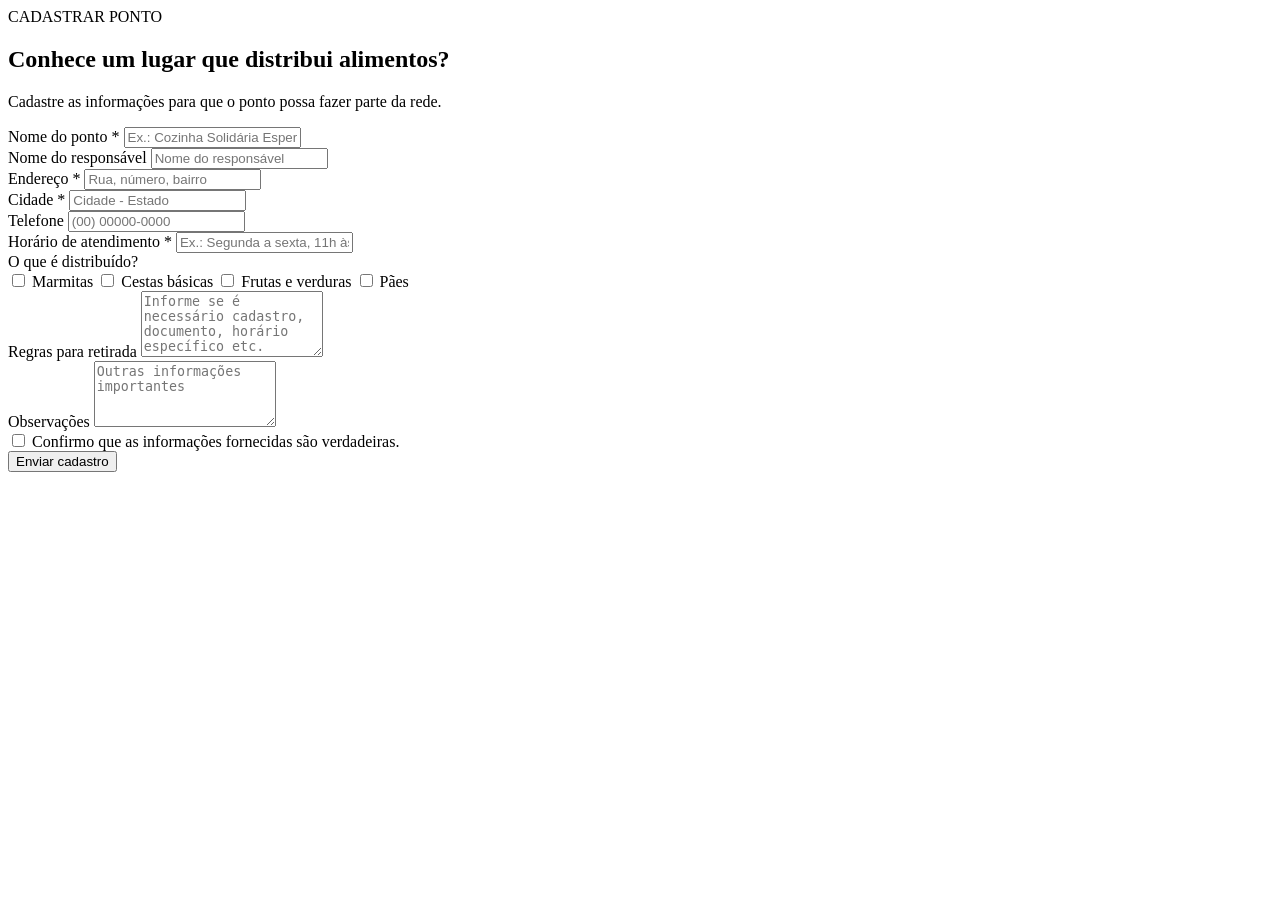
==== cadastro.html @ 22ae1d1f "Add files via upload" ====
<!DOCTYPE html>
<html lang="en">

<head>
        <meta charset="UTF-8">
        <meta name="viewport" content="width=device-width, initial-scale=1.0">
        <title>Document</title>
</head>

<body>

        </section> <!-- ========================= CADASTRO DE PONTO ========================== -->
        <section id="cadastro" class="cadastro">
                <div class="titulo-secao"> <span>CADASTRAR PONTO</span>
                        <h2> Conhece um lugar que distribui alimentos? </h2>
                        <p> Cadastre as informações para que o ponto possa fazer parte da rede. </p>
                </div>
                <form>
                        <div class="campo"> <label for="nome-ponto"> Nome do ponto * </label> <input type="text"
                                        id="nome-ponto" name="nome-ponto" placeholder="Ex.: Cozinha Solidária Esperança"
                                        required> </div>
                        <div class="campo"> <label for="responsavel"> Nome do responsável </label> <input type="text"
                                        id="responsavel" name="responsavel" placeholder="Nome do responsável"> </div>
                        <div class="campo"> <label for="endereco"> Endereço * </label> <input type="text" id="endereco"
                                        name="endereco" placeholder="Rua, número, bairro" required> </div>
                        <div class="campo"> <label for="cidade"> Cidade * </label> <input type="text" id="cidade"
                                        name="cidade" placeholder="Cidade - Estado" required> </div>
                        <div class="campo"> <label for="telefone"> Telefone </label> <input type="tel" id="telefone"
                                        name="telefone" placeholder="(00) 00000-0000"> </div>
                        <div class="campo"> <label for="horario"> Horário de atendimento * </label> <input type="text"
                                        id="horario" name="horario" placeholder="Ex.: Segunda a sexta, 11h às 14h"
                                        required> </div>
                        <div class="campo campo-completo"> <label> O que é distribuído? </label>
                                <div class="opcoes"> <label> <input type="checkbox" name="alimento" value="marmitas">
                                                Marmitas
                                        </label> <label> <input type="checkbox" name="alimento" value="cestas"> Cestas
                                                básicas </label>
                                        <label> <input type="checkbox" name="alimento" value="frutas"> Frutas e verduras
                                        </label>
                                        <label> <input type="checkbox" name="alimento" value="paes"> Pães </label>
                                </div>
                        </div>
                        <div class="campo campo-completo"> <label for="regras"> Regras para retirada </label> <textarea
                                        id="regras" name="regras" rows="4"
                                        placeholder="Informe se é necessário cadastro, documento, horário específico etc."></textarea>
                        </div>
                        <div class="campo campo-completo"> <label for="observacoes"> Observações </label> <textarea
                                        id="observacoes" name="observacoes" rows="4"
                                        placeholder="Outras informações importantes"></textarea> </div>
                        <div class="campo campo-completo"> <label> <input type="checkbox" name="confirmacao" required>
                                        Confirmo
                                        que as informações fornecidas são verdadeiras. </label> </div>
                        <div class="campo campo-completo"> <button type="submit"> Enviar cadastro </button> </div>
                </form>

</body>

</html>
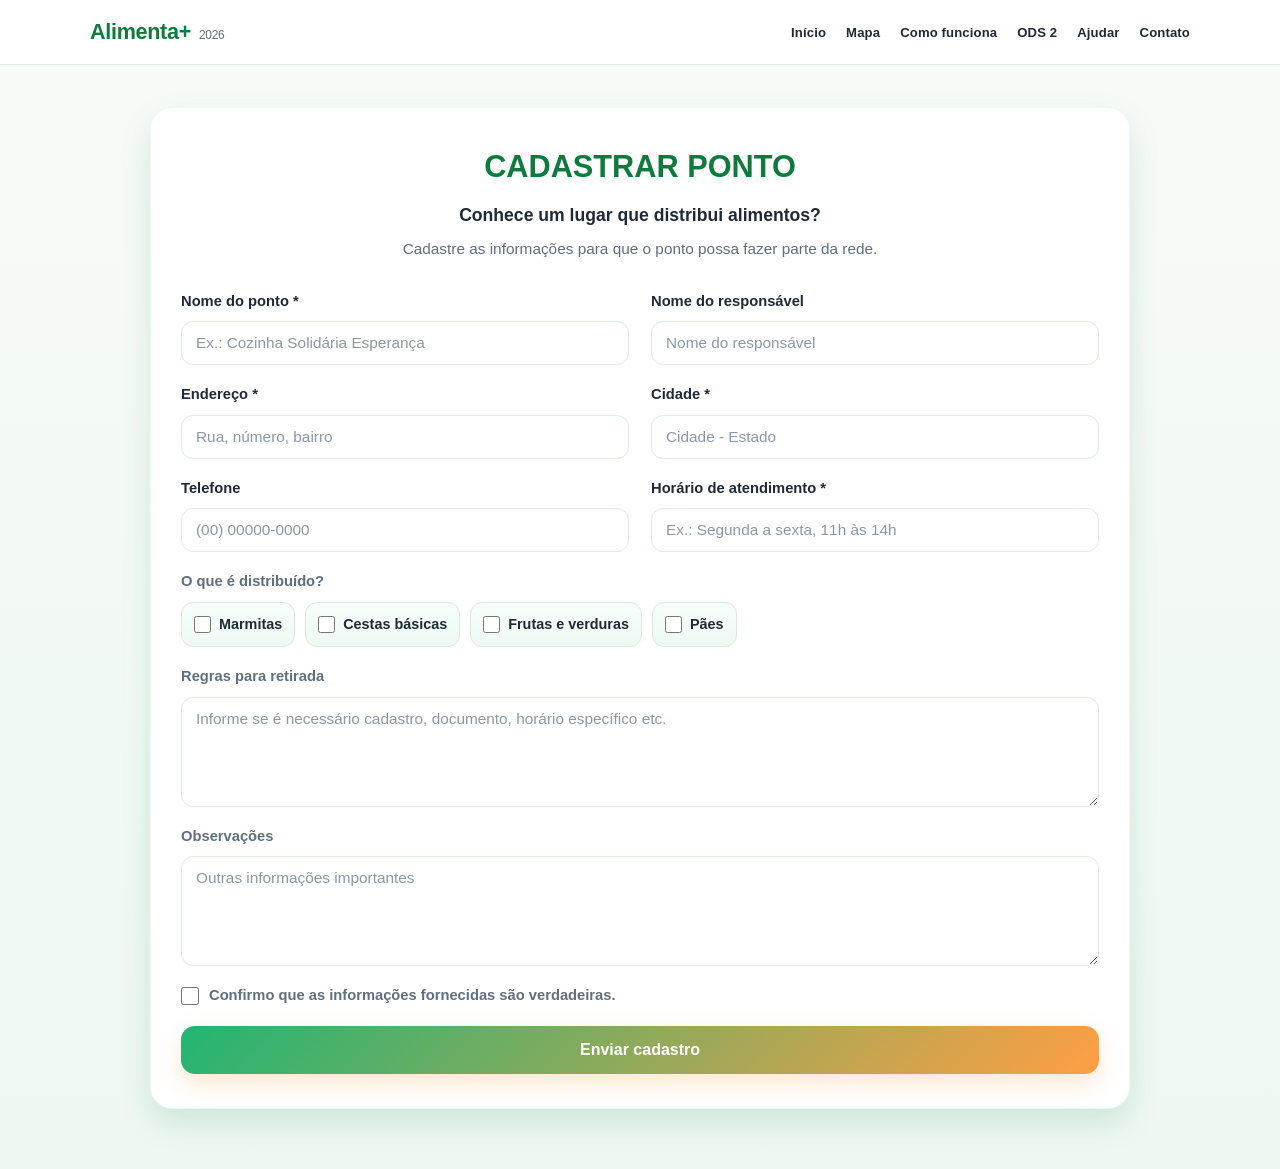
==== commit 12e10b9e: "save" ====
--- a/cadastro.html
+++ b/cadastro.html
@@ -1,58 +1,463 @@
-<!DOCTYPE html>
-<html lang="en">
-
-<head>
-        <meta charset="UTF-8">
-        <meta name="viewport" content="width=device-width, initial-scale=1.0">
-        <title>Document</title>
-</head>
-
-<body>
-
-        </section> <!-- ========================= CADASTRO DE PONTO ========================== -->
-        <section id="cadastro" class="cadastro">
-                <div class="titulo-secao"> <span>CADASTRAR PONTO</span>
-                        <h2> Conhece um lugar que distribui alimentos? </h2>
-                        <p> Cadastre as informações para que o ponto possa fazer parte da rede. </p>
-                </div>
-                <form>
-                        <div class="campo"> <label for="nome-ponto"> Nome do ponto * </label> <input type="text"
-                                        id="nome-ponto" name="nome-ponto" placeholder="Ex.: Cozinha Solidária Esperança"
-                                        required> </div>
-                        <div class="campo"> <label for="responsavel"> Nome do responsável </label> <input type="text"
-                                        id="responsavel" name="responsavel" placeholder="Nome do responsável"> </div>
-                        <div class="campo"> <label for="endereco"> Endereço * </label> <input type="text" id="endereco"
-                                        name="endereco" placeholder="Rua, número, bairro" required> </div>
-                        <div class="campo"> <label for="cidade"> Cidade * </label> <input type="text" id="cidade"
-                                        name="cidade" placeholder="Cidade - Estado" required> </div>
-                        <div class="campo"> <label for="telefone"> Telefone </label> <input type="tel" id="telefone"
-                                        name="telefone" placeholder="(00) 00000-0000"> </div>
-                        <div class="campo"> <label for="horario"> Horário de atendimento * </label> <input type="text"
-                                        id="horario" name="horario" placeholder="Ex.: Segunda a sexta, 11h às 14h"
-                                        required> </div>
-                        <div class="campo campo-completo"> <label> O que é distribuído? </label>
-                                <div class="opcoes"> <label> <input type="checkbox" name="alimento" value="marmitas">
-                                                Marmitas
-                                        </label> <label> <input type="checkbox" name="alimento" value="cestas"> Cestas
-                                                básicas </label>
-                                        <label> <input type="checkbox" name="alimento" value="frutas"> Frutas e verduras
-                                        </label>
-                                        <label> <input type="checkbox" name="alimento" value="paes"> Pães </label>
-                                </div>
-                        </div>
-                        <div class="campo campo-completo"> <label for="regras"> Regras para retirada </label> <textarea
-                                        id="regras" name="regras" rows="4"
-                                        placeholder="Informe se é necessário cadastro, documento, horário específico etc."></textarea>
-                        </div>
-                        <div class="campo campo-completo"> <label for="observacoes"> Observações </label> <textarea
-                                        id="observacoes" name="observacoes" rows="4"
-                                        placeholder="Outras informações importantes"></textarea> </div>
-                        <div class="campo campo-completo"> <label> <input type="checkbox" name="confirmacao" required>
-                                        Confirmo
-                                        que as informações fornecidas são verdadeiras. </label> </div>
-                        <div class="campo campo-completo"> <button type="submit"> Enviar cadastro </button> </div>
-                </form>
-
-</body>
-
+﻿<!DOCTYPE html>
+<html lang="pt-br">
+<head>
+  <meta charset="UTF-8" />
+  <meta name="viewport" content="width=device-width, initial-scale=1.0" />
+  <title>Alimenta+ | Cadastro</title>
+  <style>
+    :root {
+      --verde-escuro: #0f7a3d;
+      --verde-primario: #22b573;
+      --verde-claro: #dff8eb;
+      --verde-suave: #eefaf3;
+      --laranja: #ff9f43;
+      --laranja-escuro: #f77f00;
+      --bg: #f4f9f5;
+      --card: #ffffff;
+      --texto: #1f2937;
+      --muted: #5f6f7d;
+      --borda: #dfece1;
+      --sombra: rgba(15, 122, 61, 0.14);
+    }
+
+    * {
+      margin: 0;
+      padding: 0;
+      box-sizing: border-box;
+    }
+
+    html {
+      scroll-behavior: smooth;
+    }
+
+    body {
+      font-family: Arial, Helvetica, sans-serif;
+      background: linear-gradient(180deg, #f7fbf7 0%, #eef8f1 100%);
+      color: var(--texto);
+      line-height: 1.6;
+    }
+
+    header {
+      background: rgba(255, 255, 255, 0.96);
+      border-bottom: 1px solid var(--borda);
+      position: sticky;
+      top: 0;
+      z-index: 100;
+      backdrop-filter: blur(8px);
+    }
+
+    nav {
+      width: min(1100px, 92%);
+      margin: 0 auto;
+      min-height: 64px;
+      display: flex;
+      align-items: center;
+      justify-content: space-between;
+      gap: 20px;
+      padding: 10px 0;
+    }
+
+    .logo a {
+      text-decoration: none;
+      color: var(--verde-escuro);
+      display: flex;
+      align-items: baseline;
+      gap: 8px;
+      letter-spacing: -0.02em;
+    }
+
+    .logo strong {
+      font-size: 1.35rem;
+      font-weight: 800;
+    }
+
+    .logo span {
+      font-size: 0.75rem;
+      color: var(--muted);
+    }
+
+    nav ul {
+      list-style: none;
+      display: flex;
+      align-items: center;
+      justify-content: center;
+      flex-wrap: wrap;
+      gap: 14px 20px;
+    }
+
+    nav ul li a {
+      text-decoration: none;
+      color: var(--texto);
+      font-size: 0.82rem;
+      font-weight: 700;
+      letter-spacing: 0.01em;
+      transition: color 0.2s ease, opacity 0.2s ease;
+    }
+
+    nav ul li a:hover {
+      color: var(--verde-primario);
+    }
+
+    .cadastro {
+      width: min(980px, 92%);
+      margin: 42px auto 60px;
+      background: var(--card);
+      padding: 34px 30px;
+      border-radius: 22px;
+      box-shadow: 0 14px 32px var(--sombra);
+      border: 1px solid rgba(34, 181, 115, 0.08);
+    }
+
+    .titulo-secao {
+      text-align: center;
+      margin-bottom: 28px;
+    }
+
+    .titulo-secao h2 {
+      color: var(--verde-escuro);
+      font-size: clamp(1.8rem, 2.4vw, 2.5rem);
+      font-weight: 800;
+      margin-bottom: 10px;
+    }
+
+    .titulo-secao h3 {
+      color: var(--texto);
+      font-size: 1.1rem;
+      font-weight: 700;
+      margin-bottom: 8px;
+    }
+
+    .titulo-secao p {
+      color: var(--muted);
+      font-size: 0.96rem;
+    }
+
+    form {
+      display: grid;
+      grid-template-columns: repeat(2, minmax(0, 1fr));
+      gap: 18px 22px;
+      align-items: start;
+    }
+
+    .campo {
+      display: flex;
+      flex-direction: column;
+      gap: 8px;
+      min-width: 0;
+    }
+
+    .campo-completo {
+      grid-column: 1 / -1;
+    }
+
+    .campo > label {
+      color: var(--texto);
+      font-size: 0.92rem;
+      font-weight: 700;
+    }
+
+    input[type="text"],
+    input[type="tel"],
+    textarea {
+      width: 100%;
+      border: 1px solid var(--borda);
+      border-radius: 12px;
+      padding: 12px 14px;
+      background: #ffffff;
+      color: var(--texto);
+      font-family: inherit;
+      font-size: 0.96rem;
+      outline: none;
+      transition: border-color 0.2s ease, box-shadow 0.2s ease, transform 0.2s ease;
+    }
+
+    input::placeholder,
+    textarea::placeholder {
+      color: #8a98a5;
+    }
+
+    input[type="text"]:focus,
+    input[type="tel"]:focus,
+    textarea:focus {
+      border-color: var(--verde-primario);
+      box-shadow: 0 0 0 4px rgba(34, 181, 115, 0.14);
+    }
+
+    textarea {
+      min-height: 110px;
+      resize: vertical;
+    }
+
+    .opcoes {
+      display: flex;
+      flex-wrap: wrap;
+      gap: 10px;
+    }
+
+    .opcoes label {
+      display: inline-flex;
+      align-items: center;
+      gap: 8px;
+      padding: 10px 12px;
+      border: 1px solid #d9eadf;
+      border-radius: 12px;
+      background: linear-gradient(180deg, #f6fff9 0%, #edf9f2 100%);
+      color: var(--texto);
+      font-size: 0.9rem;
+      font-weight: 600;
+      cursor: pointer;
+      transition: transform 0.2s ease, border-color 0.2s ease, background 0.2s ease;
+    }
+
+    .opcoes label:hover {
+      background: #eafbf1;
+      border-color: var(--verde-primario);
+      transform: translateY(-1px);
+    }
+
+    .opcoes input[type="checkbox"] {
+      width: 17px;
+      height: 17px;
+      accent-color: var(--verde-primario);
+      cursor: pointer;
+    }
+
+    .campo-completo > label {
+      display: flex;
+      align-items: flex-start;
+      gap: 10px;
+      color: var(--muted);
+      font-weight: 600;
+      cursor: pointer;
+    }
+
+    .campo-completo > label input[type="checkbox"] {
+      width: 18px;
+      height: 18px;
+      margin-top: 3px;
+      accent-color: var(--verde-primario);
+      flex-shrink: 0;
+    }
+
+    button[type="submit"] {
+      width: 100%;
+      border: none;
+      border-radius: 14px;
+      padding: 15px 20px;
+      background: linear-gradient(135deg, var(--verde-primario) 0%, var(--laranja) 100%);
+      color: #ffffff;
+      font-family: inherit;
+      font-size: 1rem;
+      font-weight: 800;
+      cursor: pointer;
+      box-shadow: 0 10px 24px rgba(255, 159, 67, 0.24);
+      transition: transform 0.2s ease, box-shadow 0.2s ease, filter 0.2s ease;
+    }
+
+    button[type="submit"]:hover {
+      transform: translateY(-2px);
+      box-shadow: 0 14px 28px rgba(34, 181, 115, 0.2);
+      filter: brightness(1.04);
+    }
+
+    button[type="submit"]:active {
+      transform: translateY(0);
+    }
+
+    button[type="submit"]:focus-visible {
+      outline: 3px solid rgba(34, 181, 115, 0.25);
+      outline-offset: 3px;
+    }
+
+    input:invalid:not(:placeholder-shown),
+    textarea:invalid:not(:placeholder-shown) {
+      border-color: #e45757;
+    }
+
+    input:valid:not(:placeholder-shown),
+    textarea:valid:not(:placeholder-shown) {
+      border-color: #7ec89d;
+    }
+
+    @media (max-width: 850px) {
+      nav {
+        width: 92%;
+      }
+
+      nav ul {
+        gap: 10px 16px;
+      }
+
+      .cadastro {
+        width: 92%;
+        padding: 28px 22px;
+      }
+    }
+
+    @media (max-width: 650px) {
+      nav {
+        flex-direction: column;
+        justify-content: center;
+        padding: 12px 0 10px;
+        gap: 10px;
+      }
+
+      nav ul {
+        width: 100%;
+        gap: 8px 12px;
+      }
+
+      nav ul li a {
+        font-size: 0.76rem;
+      }
+
+      .cadastro {
+        width: 94%;
+        margin: 24px auto 40px;
+        padding: 22px 16px;
+        border-radius: 18px;
+      }
+
+      .titulo-secao {
+        margin-bottom: 24px;
+      }
+
+      .titulo-secao h2 {
+        font-size: 1.6rem;
+      }
+
+      .titulo-secao h3 {
+        font-size: 1rem;
+      }
+
+      .titulo-secao p {
+        font-size: 0.9rem;
+      }
+
+      form {
+        grid-template-columns: 1fr;
+        gap: 16px;
+      }
+
+      .campo-completo {
+        grid-column: auto;
+      }
+
+      .opcoes {
+        flex-direction: column;
+      }
+
+      .opcoes label {
+        width: 100%;
+      }
+    }
+
+    @media (max-width: 400px) {
+      .logo strong {
+        font-size: 1.25rem;
+      }
+
+      .logo span {
+        font-size: 0.68rem;
+      }
+
+      nav ul li a {
+        font-size: 0.72rem;
+      }
+
+      .cadastro {
+        padding: 18px 14px;
+      }
+    }
+  </style>
+</head>
+
+<body>
+  <header>
+    <nav>
+      <div class="logo">
+        <a href="index.html"><strong>Alimenta+</strong> <span>2026</span></a>
+      </div>
+      <ul>
+        <li><a href="index.html">Início</a></li>
+        <li><a href="index.html#mapa">Mapa</a></li>
+        <li><a href="index.html#como-funciona">Como funciona</a></li>
+        <li><a href="index.html#ods-2">ODS 2</a></li>
+        <li><a href="index.html#ajudar">Ajudar</a></li>
+        <li><a href="index.html#contato">Contato</a></li>
+      </ul>
+    </nav>
+  </header>
+
+  <section id="cadastro" class="cadastro">
+    <div class="titulo-secao">
+      <h2>CADASTRAR PONTO</h2>
+      <h3>Conhece um lugar que distribui alimentos?</h3>
+      <p>Cadastre as informações para que o ponto possa fazer parte da rede.</p>
+    </div>
+
+    <form>
+      <div class="campo">
+        <label for="nome-ponto">Nome do ponto *</label>
+        <input type="text" id="nome-ponto" name="nome-ponto" placeholder="Ex.: Cozinha Solidária Esperança" required>
+      </div>
+
+      <div class="campo">
+        <label for="responsavel">Nome do responsável</label>
+        <input type="text" id="responsavel" name="responsavel" placeholder="Nome do responsável">
+      </div>
+
+      <div class="campo">
+        <label for="endereco">Endereço *</label>
+        <input type="text" id="endereco" name="endereco" placeholder="Rua, número, bairro" required>
+      </div>
+
+      <div class="campo">
+        <label for="cidade">Cidade *</label>
+        <input type="text" id="cidade" name="cidade" placeholder="Cidade - Estado" required>
+      </div>
+
+      <div class="campo">
+        <label for="telefone">Telefone</label>
+        <input type="tel" id="telefone" name="telefone" placeholder="(00) 00000-0000">
+      </div>
+
+      <div class="campo">
+        <label for="horario">Horário de atendimento *</label>
+        <input type="text" id="horario" name="horario" placeholder="Ex.: Segunda a sexta, 11h às 14h" required>
+      </div>
+
+      <div class="campo campo-completo">
+        <label>O que é distribuído?</label>
+        <div class="opcoes">
+          <label><input type="checkbox" name="alimento" value="marmitas"> Marmitas</label>
+          <label><input type="checkbox" name="alimento" value="cestas"> Cestas básicas</label>
+          <label><input type="checkbox" name="alimento" value="frutas"> Frutas e verduras</label>
+          <label><input type="checkbox" name="alimento" value="paes"> Pães</label>
+        </div>
+      </div>
+
+      <div class="campo campo-completo">
+        <label for="regras">Regras para retirada</label>
+        <textarea id="regras" name="regras" rows="4" placeholder="Informe se é necessário cadastro, documento, horário específico etc."></textarea>
+      </div>
+
+      <div class="campo campo-completo">
+        <label for="observacoes">Observações</label>
+        <textarea id="observacoes" name="observacoes" rows="4" placeholder="Outras informações importantes"></textarea>
+      </div>
+
+      <div class="campo campo-completo">
+        <label>
+          <input type="checkbox" name="confirmacao" required>
+          Confirmo que as informações fornecidas são verdadeiras.
+        </label>
+      </div>
+
+      <div class="campo campo-completo">
+        <button type="submit">Enviar cadastro</button>
+      </div>
+    </form>
+  </section>
+</body>
 </html>
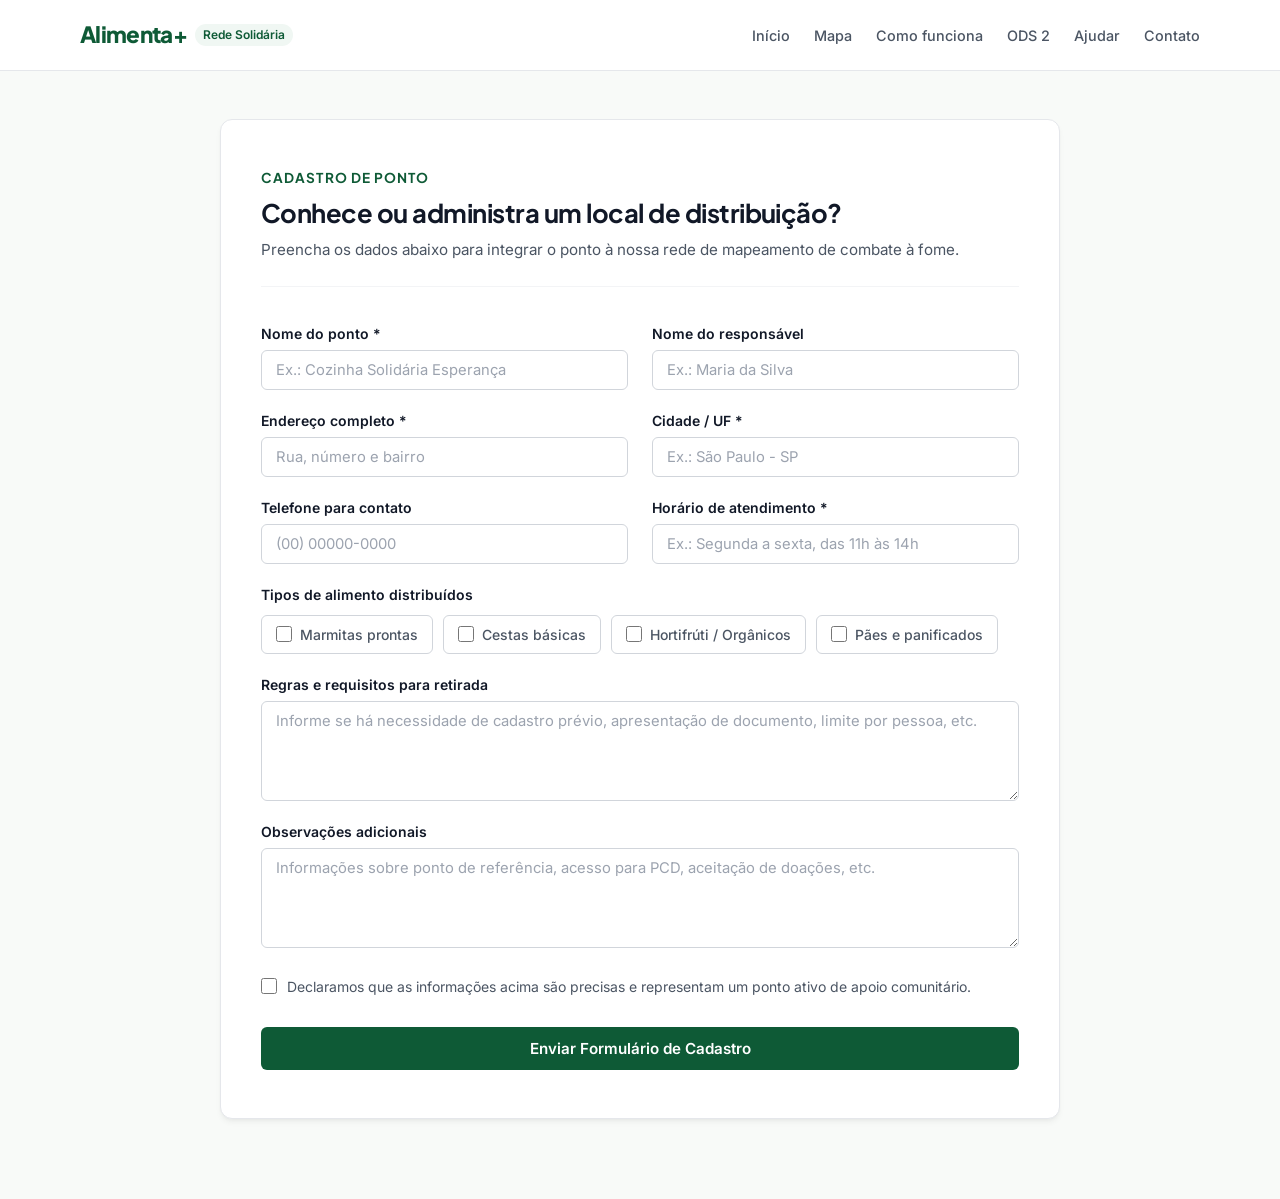
==== commit 8d5f95ef: "Update cadastro.html and style.css for improved layout and styling" ====
--- a/cadastro.html
+++ b/cadastro.html
@@ -3,21 +3,26 @@
 <head>
   <meta charset="UTF-8" />
   <meta name="viewport" content="width=device-width, initial-scale=1.0" />
-  <title>Alimenta+ | Cadastro</title>
+  <title>Alimenta+ | Cadastro de Ponto</title>
+  
+  <link rel="preconnect" href="https://fonts.googleapis.com">
+  <link rel="preconnect" href="https://fonts.gstatic.com" crossorigin>
+  <link href="https://fonts.googleapis.com/css2?family=Inter:wght@400;500;600&family=Plus+Jakarta+Sans:wght@600;700;800&display=swap" rel="stylesheet">
+
   <style>
     :root {
-      --verde-escuro: #0f7a3d;
-      --verde-primario: #22b573;
-      --verde-claro: #dff8eb;
-      --verde-suave: #eefaf3;
-      --laranja: #ff9f43;
-      --laranja-escuro: #f77f00;
-      --bg: #f4f9f5;
+      /* Cores Sobrias e Institucionais */
+      --verde-institucional: #0e5a36;
+      --verde-hover: #0a4328;
+      --verde-suave: #f0f7f3;
+      --destaque-amber: #d97706;
+      --bg: #f8faf8;
       --card: #ffffff;
-      --texto: #1f2937;
-      --muted: #5f6f7d;
-      --borda: #dfece1;
-      --sombra: rgba(15, 122, 61, 0.14);
+      --texto-principal: #111827;
+      --texto-secundario: #4b5563;
+      --borda: #d1d5db;
+      --borda-foco: #0e5a36;
+      --sombra: rgba(0, 0, 0, 0.05);
     }
 
     * {
@@ -31,118 +36,129 @@
     }
 
     body {
-      font-family: Arial, Helvetica, sans-serif;
-      background: linear-gradient(180deg, #f7fbf7 0%, #eef8f1 100%);
-      color: var(--texto);
-      line-height: 1.6;
-    }
-
+      font-family: 'Inter', -apple-system, BlinkMacSystemFont, sans-serif;
+      background-color: var(--bg);
+      color: var(--texto-principal);
+      line-height: 1.5;
+      -webkit-font-smoothing: antialiased;
+    }
+
+    /* Header e Navegação */
     header {
-      background: rgba(255, 255, 255, 0.96);
-      border-bottom: 1px solid var(--borda);
+      background: #ffffff;
+      border-bottom: 1px solid #e5e7eb;
       position: sticky;
       top: 0;
       z-index: 100;
-      backdrop-filter: blur(8px);
     }
 
     nav {
-      width: min(1100px, 92%);
+      width: min(1120px, 92%);
       margin: 0 auto;
-      min-height: 64px;
+      height: 70px;
       display: flex;
       align-items: center;
       justify-content: space-between;
       gap: 20px;
-      padding: 10px 0;
     }
 
     .logo a {
       text-decoration: none;
-      color: var(--verde-escuro);
-      display: flex;
-      align-items: baseline;
+      color: var(--verde-institucional);
+      display: flex;
+      align-items: center;
       gap: 8px;
-      letter-spacing: -0.02em;
     }
 
     .logo strong {
-      font-size: 1.35rem;
+      font-family: 'Plus Jakarta Sans', sans-serif;
+      font-size: 1.4rem;
       font-weight: 800;
+      letter-spacing: -0.03em;
     }
 
     .logo span {
       font-size: 0.75rem;
-      color: var(--muted);
+      background-color: var(--verde-suave);
+      color: var(--verde-institucional);
+      padding: 2px 8px;
+      border-radius: 12px;
+      font-weight: 600;
     }
 
     nav ul {
       list-style: none;
       display: flex;
       align-items: center;
-      justify-content: center;
-      flex-wrap: wrap;
-      gap: 14px 20px;
+      gap: 24px;
     }
 
     nav ul li a {
       text-decoration: none;
-      color: var(--texto);
-      font-size: 0.82rem;
+      color: var(--texto-secundario);
+      font-size: 0.9rem;
+      font-weight: 500;
+      transition: color 0.15s ease;
+    }
+
+    nav ul li a:hover {
+      color: var(--verde-institucional);
+    }
+
+    /* Card Principal */
+    .cadastro {
+      width: min(840px, 92%);
+      margin: 48px auto 80px;
+      background: var(--card);
+      padding: 48px 40px;
+      border-radius: 12px;
+      border: 1px solid #e5e7eb;
+      box-shadow: 0 4px 6px -1px var(--sombra), 0 2px 4px -2px var(--sombra);
+    }
+
+    /* Títulos */
+    .titulo-secao {
+      margin-bottom: 36px;
+      border-bottom: 1px solid #f3f4f6;
+      padding-bottom: 24px;
+    }
+
+    .titulo-secao h2 {
+      font-family: 'Plus Jakarta Sans', sans-serif;
+      color: var(--verde-institucional);
+      font-size: 0.85rem;
+      text-transform: uppercase;
+      letter-spacing: 0.08em;
       font-weight: 700;
-      letter-spacing: 0.01em;
-      transition: color 0.2s ease, opacity 0.2s ease;
-    }
-
-    nav ul li a:hover {
-      color: var(--verde-primario);
-    }
-
-    .cadastro {
-      width: min(980px, 92%);
-      margin: 42px auto 60px;
-      background: var(--card);
-      padding: 34px 30px;
-      border-radius: 22px;
-      box-shadow: 0 14px 32px var(--sombra);
-      border: 1px solid rgba(34, 181, 115, 0.08);
-    }
-
-    .titulo-secao {
-      text-align: center;
-      margin-bottom: 28px;
-    }
-
-    .titulo-secao h2 {
-      color: var(--verde-escuro);
-      font-size: clamp(1.8rem, 2.4vw, 2.5rem);
-      font-weight: 800;
-      margin-bottom: 10px;
+      margin-bottom: 6px;
     }
 
     .titulo-secao h3 {
-      color: var(--texto);
-      font-size: 1.1rem;
+      font-family: 'Plus Jakarta Sans', sans-serif;
+      color: var(--texto-principal);
+      font-size: 1.6rem;
       font-weight: 700;
-      margin-bottom: 8px;
+      letter-spacing: -0.02em;
+      margin-bottom: 6px;
     }
 
     .titulo-secao p {
-      color: var(--muted);
-      font-size: 0.96rem;
-    }
-
+      color: var(--texto-secundario);
+      font-size: 0.95rem;
+    }
+
+    /* Formulário e Layout */
     form {
       display: grid;
       grid-template-columns: repeat(2, minmax(0, 1fr));
-      gap: 18px 22px;
+      gap: 20px 24px;
       align-items: start;
     }
 
     .campo {
       display: flex;
       flex-direction: column;
-      gap: 8px;
+      gap: 6px;
       min-width: 0;
     }
 
@@ -151,187 +167,144 @@
     }
 
     .campo > label {
-      color: var(--texto);
-      font-size: 0.92rem;
-      font-weight: 700;
-    }
-
+      color: var(--texto-principal);
+      font-size: 0.875rem;
+      font-weight: 600;
+    }
+
+    /* Inputs e Textareas */
     input[type="text"],
     input[type="tel"],
     textarea {
       width: 100%;
       border: 1px solid var(--borda);
-      border-radius: 12px;
-      padding: 12px 14px;
+      border-radius: 6px;
+      padding: 10px 14px;
       background: #ffffff;
-      color: var(--texto);
+      color: var(--texto-principal);
       font-family: inherit;
-      font-size: 0.96rem;
+      font-size: 0.925rem;
       outline: none;
-      transition: border-color 0.2s ease, box-shadow 0.2s ease, transform 0.2s ease;
+      transition: border-color 0.15s ease, box-shadow 0.15s ease;
     }
 
     input::placeholder,
     textarea::placeholder {
-      color: #8a98a5;
+      color: #9ca3af;
     }
 
     input[type="text"]:focus,
     input[type="tel"]:focus,
     textarea:focus {
-      border-color: var(--verde-primario);
-      box-shadow: 0 0 0 4px rgba(34, 181, 115, 0.14);
+      border-color: var(--borda-foco);
+      box-shadow: 0 0 0 3px rgba(14, 90, 54, 0.1);
     }
 
     textarea {
-      min-height: 110px;
+      min-height: 100px;
       resize: vertical;
     }
 
+    /* Seleção de Alimentos (Checkboxes) */
     .opcoes {
       display: flex;
       flex-wrap: wrap;
       gap: 10px;
+      margin-top: 4px;
     }
 
     .opcoes label {
       display: inline-flex;
       align-items: center;
       gap: 8px;
-      padding: 10px 12px;
-      border: 1px solid #d9eadf;
-      border-radius: 12px;
-      background: linear-gradient(180deg, #f6fff9 0%, #edf9f2 100%);
-      color: var(--texto);
-      font-size: 0.9rem;
-      font-weight: 600;
+      padding: 8px 14px;
+      border: 1px solid var(--borda);
+      border-radius: 6px;
+      background: #ffffff;
+      color: var(--texto-secundario);
+      font-size: 0.875rem;
+      font-weight: 500;
       cursor: pointer;
-      transition: transform 0.2s ease, border-color 0.2s ease, background 0.2s ease;
+      transition: all 0.15s ease;
+      user-select: none;
     }
 
     .opcoes label:hover {
-      background: #eafbf1;
-      border-color: var(--verde-primario);
-      transform: translateY(-1px);
+      background: var(--verde-suave);
+      border-color: var(--verde-institucional);
+      color: var(--verde-institucional);
     }
 
     .opcoes input[type="checkbox"] {
-      width: 17px;
-      height: 17px;
-      accent-color: var(--verde-primario);
+      width: 16px;
+      height: 16px;
+      accent-color: var(--verde-institucional);
       cursor: pointer;
     }
 
-    .campo-completo > label {
+    /* Termos e Validação */
+    .campo-completo > label.checkbox-termo {
       display: flex;
       align-items: flex-start;
       gap: 10px;
-      color: var(--muted);
-      font-weight: 600;
+      color: var(--texto-secundario);
+      font-size: 0.875rem;
+      font-weight: 400;
       cursor: pointer;
-    }
-
-    .campo-completo > label input[type="checkbox"] {
-      width: 18px;
-      height: 18px;
-      margin-top: 3px;
-      accent-color: var(--verde-primario);
+      margin-top: 8px;
+    }
+
+    .campo-completo > label.checkbox-termo input[type="checkbox"] {
+      width: 16px;
+      height: 16px;
+      margin-top: 2px;
+      accent-color: var(--verde-institucional);
       flex-shrink: 0;
     }
 
+    /* Botão de Envio */
     button[type="submit"] {
       width: 100%;
       border: none;
-      border-radius: 14px;
-      padding: 15px 20px;
-      background: linear-gradient(135deg, var(--verde-primario) 0%, var(--laranja) 100%);
+      border-radius: 6px;
+      padding: 12px 24px;
+      background: var(--verde-institucional);
       color: #ffffff;
       font-family: inherit;
-      font-size: 1rem;
-      font-weight: 800;
+      font-size: 0.95rem;
+      font-weight: 600;
       cursor: pointer;
-      box-shadow: 0 10px 24px rgba(255, 159, 67, 0.24);
-      transition: transform 0.2s ease, box-shadow 0.2s ease, filter 0.2s ease;
+      transition: background-color 0.15s ease, transform 0.1s ease;
+      margin-top: 10px;
     }
 
     button[type="submit"]:hover {
-      transform: translateY(-2px);
-      box-shadow: 0 14px 28px rgba(34, 181, 115, 0.2);
-      filter: brightness(1.04);
+      background: var(--verde-hover);
     }
 
     button[type="submit"]:active {
-      transform: translateY(0);
-    }
-
-    button[type="submit"]:focus-visible {
-      outline: 3px solid rgba(34, 181, 115, 0.25);
-      outline-offset: 3px;
-    }
-
-    input:invalid:not(:placeholder-shown),
-    textarea:invalid:not(:placeholder-shown) {
-      border-color: #e45757;
-    }
-
-    input:valid:not(:placeholder-shown),
-    textarea:valid:not(:placeholder-shown) {
-      border-color: #7ec89d;
-    }
-
-    @media (max-width: 850px) {
-      nav {
-        width: 92%;
-      }
-
-      nav ul {
-        gap: 10px 16px;
-      }
-
-      .cadastro {
-        width: 92%;
-        padding: 28px 22px;
-      }
-    }
-
-    @media (max-width: 650px) {
+      transform: translateY(1px);
+    }
+
+    /* Responsividade */
+    @media (max-width: 640px) {
       nav {
         flex-direction: column;
         justify-content: center;
-        padding: 12px 0 10px;
-        gap: 10px;
+        height: auto;
+        padding: 14px 0;
+        gap: 12px;
       }
 
       nav ul {
-        width: 100%;
-        gap: 8px 12px;
-      }
-
-      nav ul li a {
-        font-size: 0.76rem;
+        gap: 12px 16px;
+        flex-wrap: wrap;
+        justify-content: center;
       }
 
       .cadastro {
-        width: 94%;
+        padding: 28px 20px;
         margin: 24px auto 40px;
-        padding: 22px 16px;
-        border-radius: 18px;
-      }
-
-      .titulo-secao {
-        margin-bottom: 24px;
-      }
-
-      .titulo-secao h2 {
-        font-size: 1.6rem;
-      }
-
-      .titulo-secao h3 {
-        font-size: 1rem;
-      }
-
-      .titulo-secao p {
-        font-size: 0.9rem;
       }
 
       form {
@@ -339,34 +312,12 @@
         gap: 16px;
       }
 
-      .campo-completo {
-        grid-column: auto;
-      }
-
       .opcoes {
         flex-direction: column;
       }
 
       .opcoes label {
         width: 100%;
-      }
-    }
-
-    @media (max-width: 400px) {
-      .logo strong {
-        font-size: 1.25rem;
-      }
-
-      .logo span {
-        font-size: 0.68rem;
-      }
-
-      nav ul li a {
-        font-size: 0.72rem;
-      }
-
-      .cadastro {
-        padding: 18px 14px;
       }
     }
   </style>
@@ -376,7 +327,7 @@
   <header>
     <nav>
       <div class="logo">
-        <a href="index.html"><strong>Alimenta+</strong> <span>2026</span></a>
+        <a href="index.html"><strong>Alimenta+</strong> <span>Rede Solidária</span></a>
       </div>
       <ul>
         <li><a href="index.html">Início</a></li>
@@ -391,9 +342,9 @@
 
   <section id="cadastro" class="cadastro">
     <div class="titulo-secao">
-      <h2>CADASTRAR PONTO</h2>
-      <h3>Conhece um lugar que distribui alimentos?</h3>
-      <p>Cadastre as informações para que o ponto possa fazer parte da rede.</p>
+      <h2>Cadastro de Ponto</h2>
+      <h3>Conhece ou administra um local de distribuição?</h3>
+      <p>Preencha os dados abaixo para integrar o ponto à nossa rede de mapeamento de combate à fome.</p>
     </div>
 
     <form>
@@ -404,58 +355,58 @@
 
       <div class="campo">
         <label for="responsavel">Nome do responsável</label>
-        <input type="text" id="responsavel" name="responsavel" placeholder="Nome do responsável">
-      </div>
-
-      <div class="campo">
-        <label for="endereco">Endereço *</label>
-        <input type="text" id="endereco" name="endereco" placeholder="Rua, número, bairro" required>
-      </div>
-
-      <div class="campo">
-        <label for="cidade">Cidade *</label>
-        <input type="text" id="cidade" name="cidade" placeholder="Cidade - Estado" required>
-      </div>
-
-      <div class="campo">
-        <label for="telefone">Telefone</label>
+        <input type="text" id="responsavel" name="responsavel" placeholder="Ex.: Maria da Silva">
+      </div>
+
+      <div class="campo">
+        <label for="endereco">Endereço completo *</label>
+        <input type="text" id="endereco" name="endereco" placeholder="Rua, número e bairro" required>
+      </div>
+
+      <div class="campo">
+        <label for="cidade">Cidade / UF *</label>
+        <input type="text" id="cidade" name="cidade" placeholder="Ex.: São Paulo - SP" required>
+      </div>
+
+      <div class="campo">
+        <label for="telefone">Telefone para contato</label>
         <input type="tel" id="telefone" name="telefone" placeholder="(00) 00000-0000">
       </div>
 
       <div class="campo">
         <label for="horario">Horário de atendimento *</label>
-        <input type="text" id="horario" name="horario" placeholder="Ex.: Segunda a sexta, 11h às 14h" required>
+        <input type="text" id="horario" name="horario" placeholder="Ex.: Segunda a sexta, das 11h às 14h" required>
       </div>
 
       <div class="campo campo-completo">
-        <label>O que é distribuído?</label>
+        <label>Tipos de alimento distribuídos</label>
         <div class="opcoes">
-          <label><input type="checkbox" name="alimento" value="marmitas"> Marmitas</label>
+          <label><input type="checkbox" name="alimento" value="marmitas"> Marmitas prontas</label>
           <label><input type="checkbox" name="alimento" value="cestas"> Cestas básicas</label>
-          <label><input type="checkbox" name="alimento" value="frutas"> Frutas e verduras</label>
-          <label><input type="checkbox" name="alimento" value="paes"> Pães</label>
+          <label><input type="checkbox" name="alimento" value="frutas"> Hortifrúti / Orgânicos</label>
+          <label><input type="checkbox" name="alimento" value="paes"> Pães e panificados</label>
         </div>
       </div>
 
       <div class="campo campo-completo">
-        <label for="regras">Regras para retirada</label>
-        <textarea id="regras" name="regras" rows="4" placeholder="Informe se é necessário cadastro, documento, horário específico etc."></textarea>
+        <label for="regras">Regras e requisitos para retirada</label>
+        <textarea id="regras" name="regras" placeholder="Informe se há necessidade de cadastro prévio, apresentação de documento, limite por pessoa, etc."></textarea>
       </div>
 
       <div class="campo campo-completo">
-        <label for="observacoes">Observações</label>
-        <textarea id="observacoes" name="observacoes" rows="4" placeholder="Outras informações importantes"></textarea>
+        <label for="observacoes">Observações adicionais</label>
+        <textarea id="observacoes" name="observacoes" placeholder="Informações sobre ponto de referência, acesso para PCD, aceitação de doações, etc."></textarea>
       </div>
 
       <div class="campo campo-completo">
-        <label>
+        <label class="checkbox-termo">
           <input type="checkbox" name="confirmacao" required>
-          Confirmo que as informações fornecidas são verdadeiras.
+          Declaramos que as informações acima são precisas e representam um ponto ativo de apoio comunitário.
         </label>
       </div>
 
       <div class="campo campo-completo">
-        <button type="submit">Enviar cadastro</button>
+        <button type="submit">Enviar Formulário de Cadastro</button>
       </div>
     </form>
   </section>
